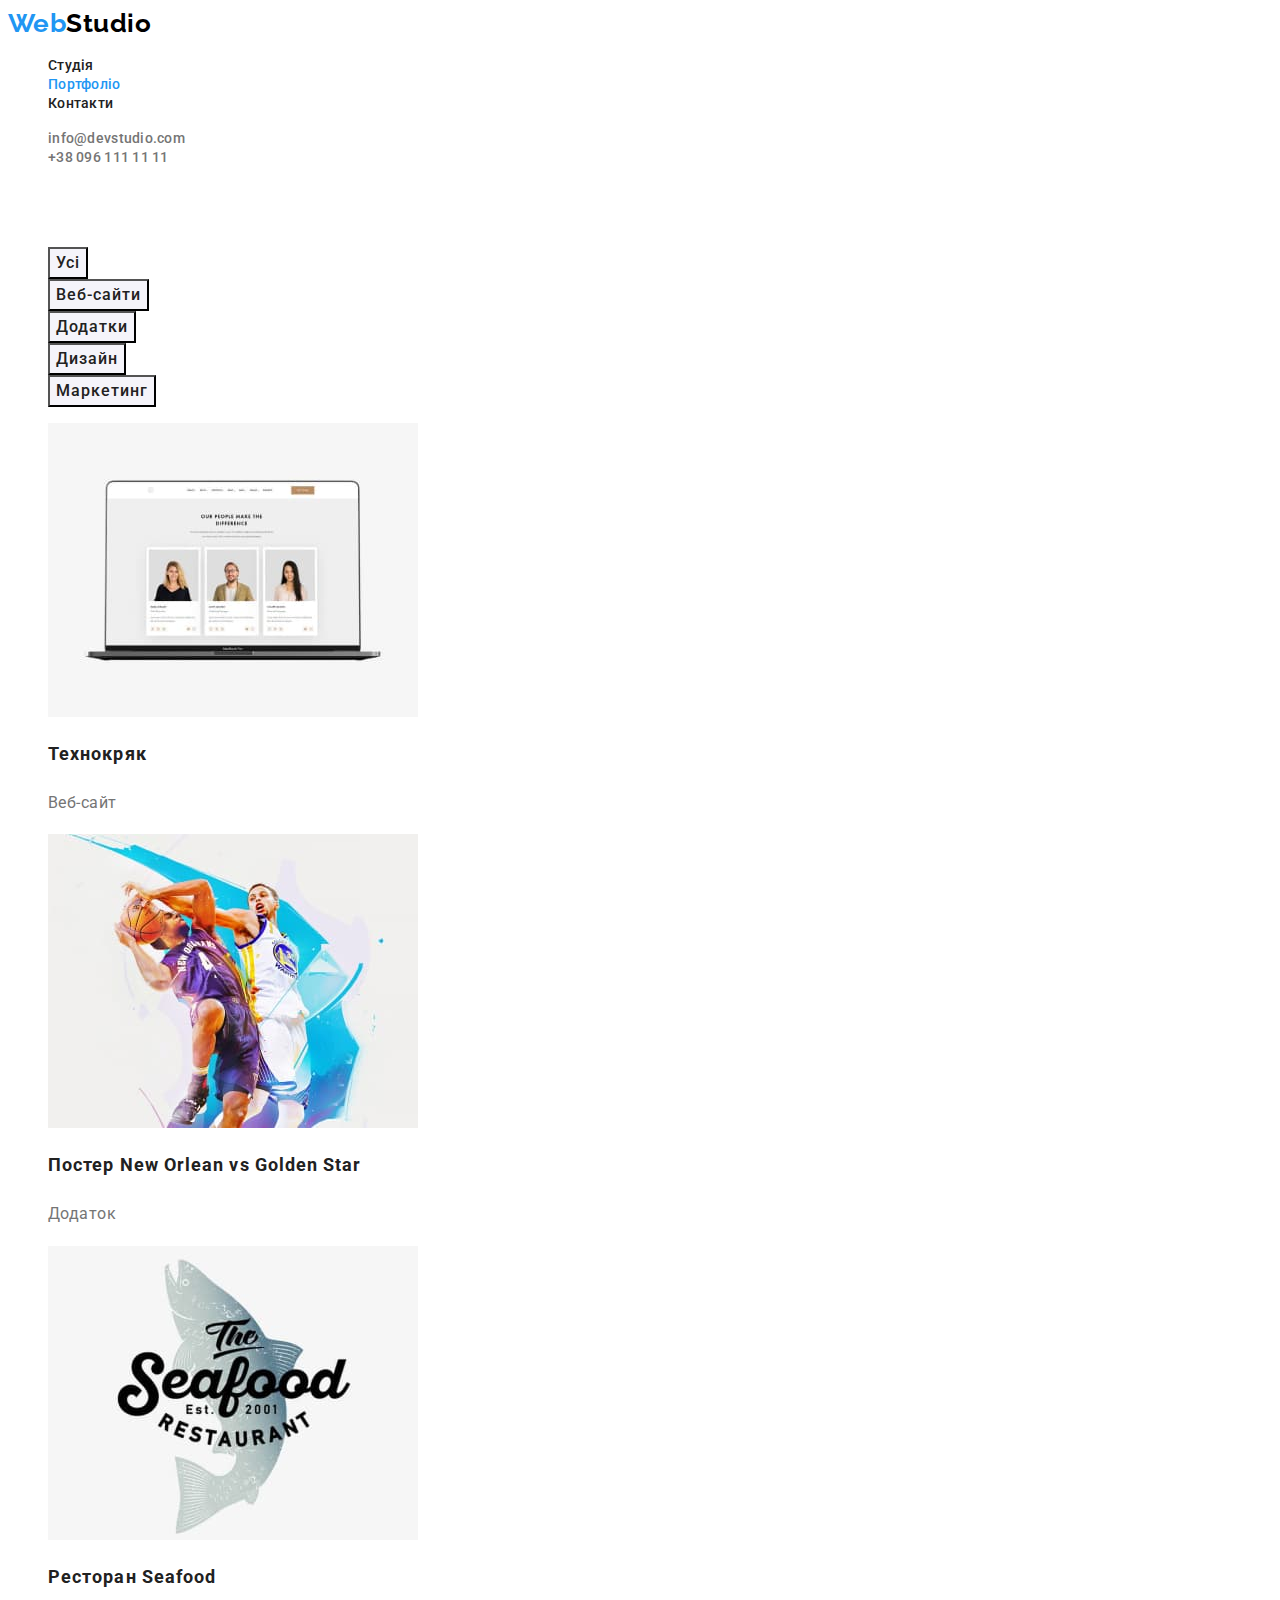
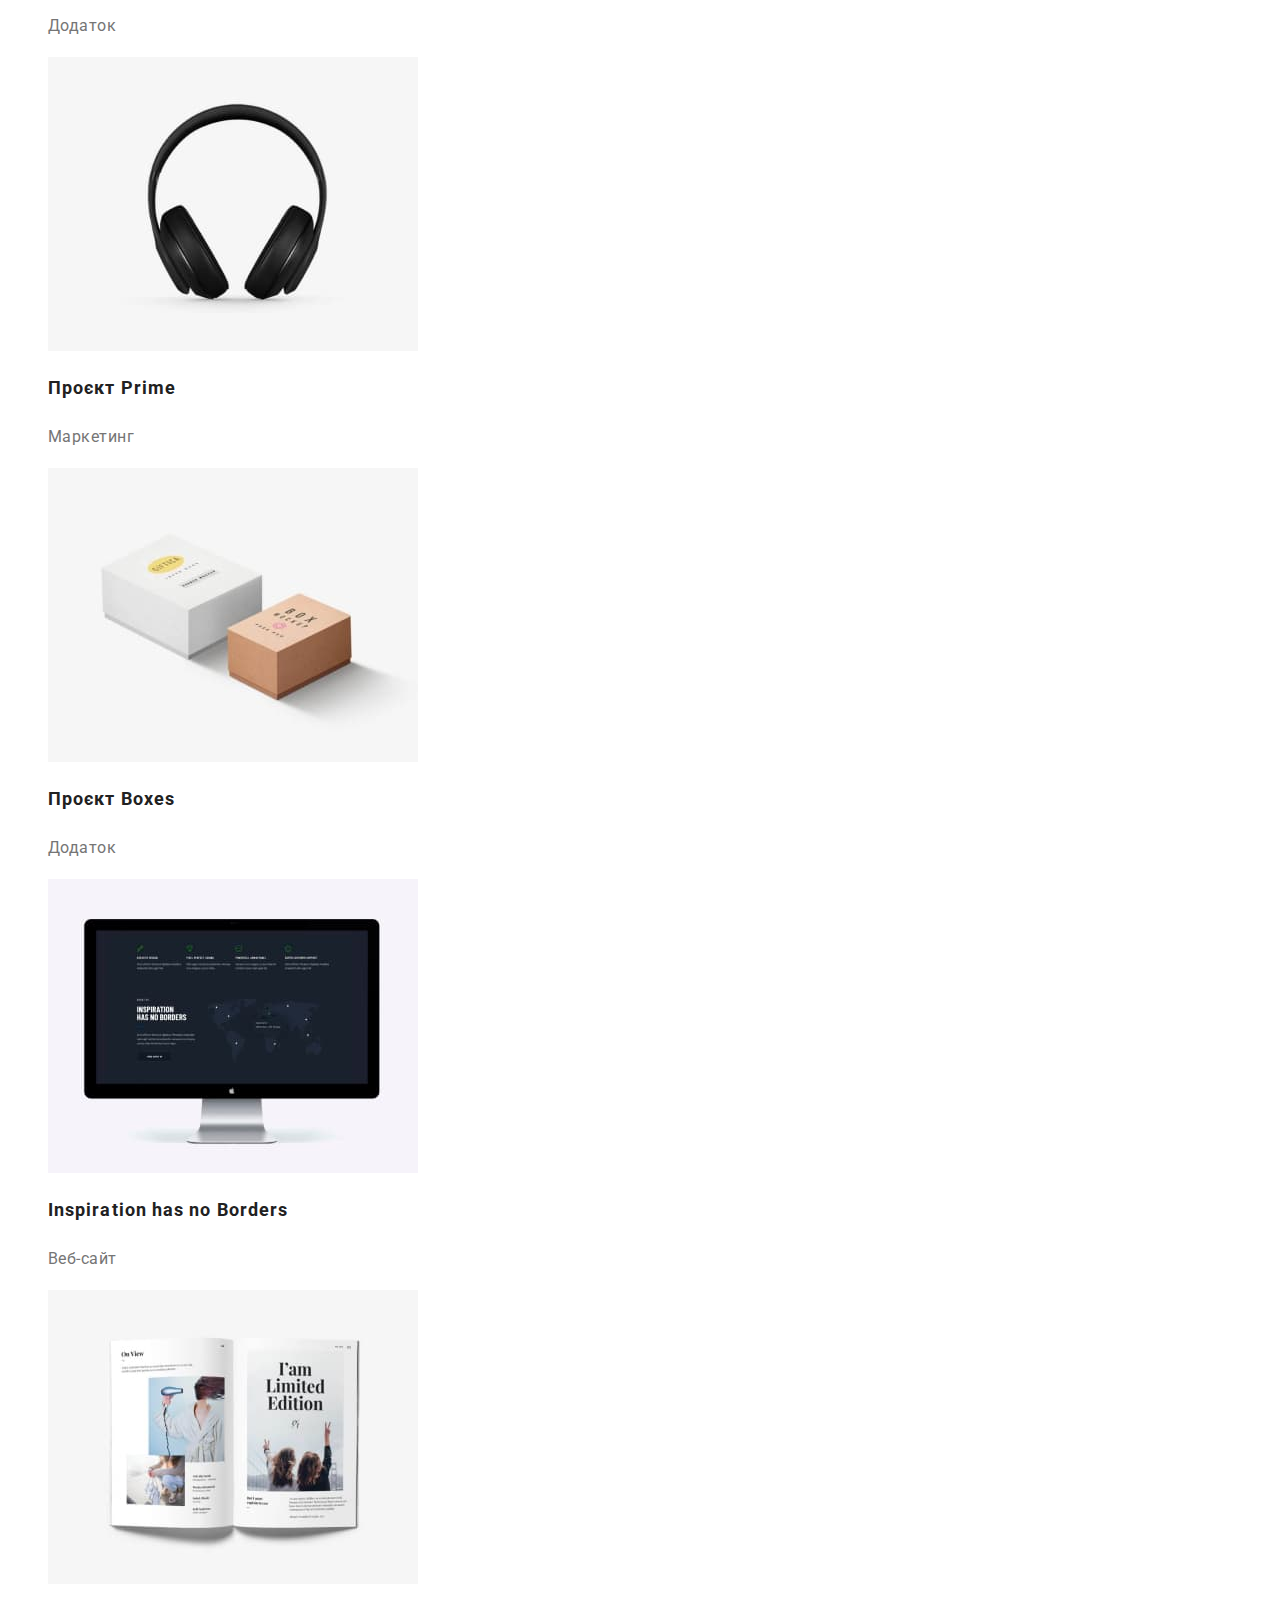
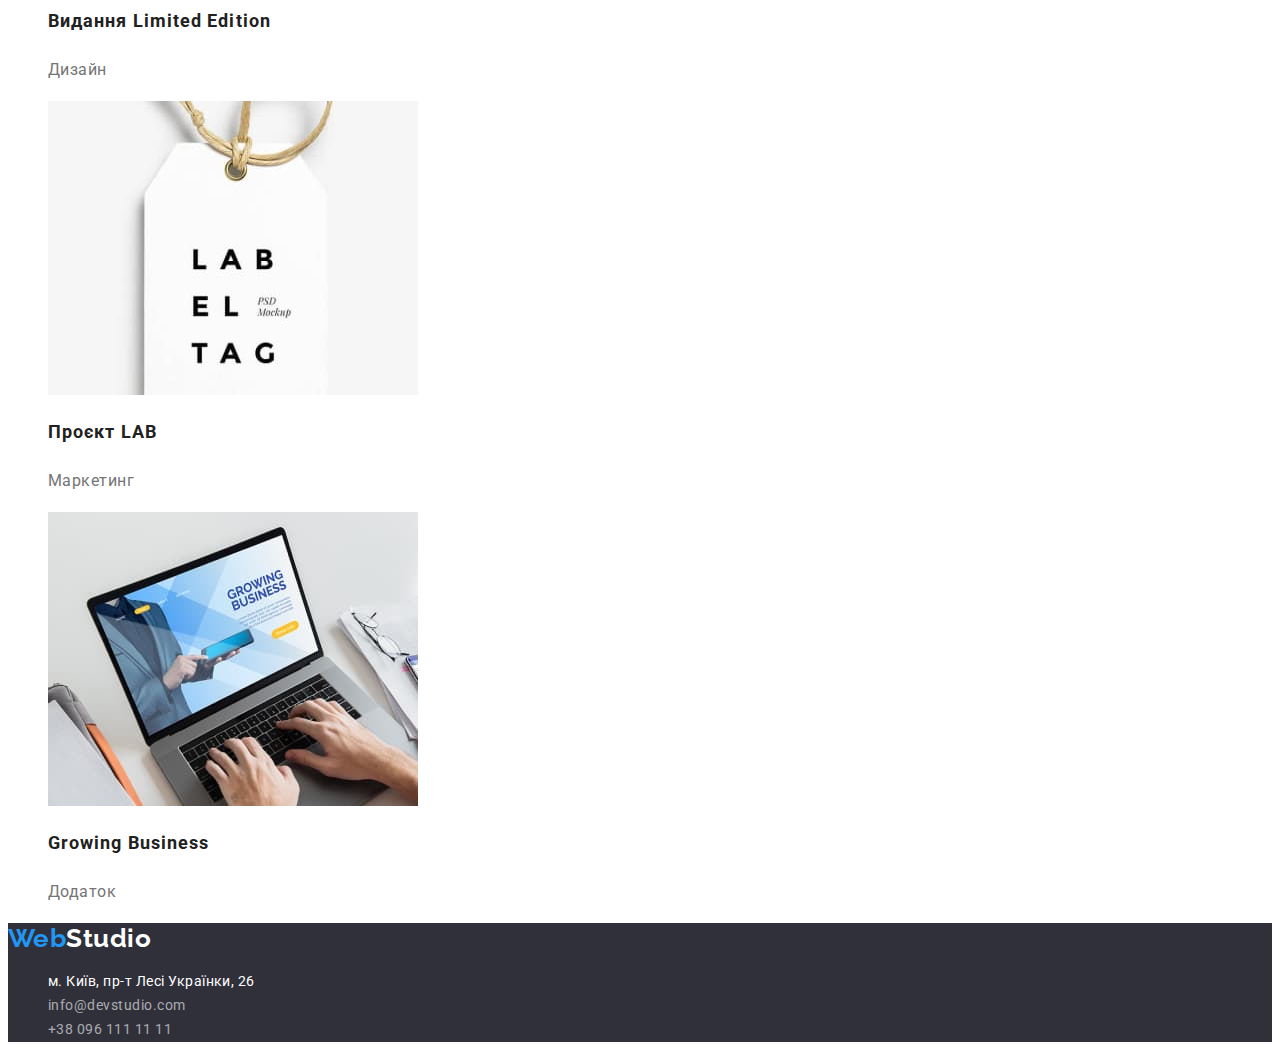
==== portfolio.html @ d4f4cc66 "copied from hw2" ====
<!DOCTYPE html>
<html lang="uk">
  <head>
    <meta charset="UTF-8" />
    <meta http-equiv="X-UA-Compatible" content="IE=edge" />
    <meta name="viewport" content="width=device-width, initial-scale=1.0" />
    <title>Portfolio of Web Studio (Version 2.1a)</title>
    <link rel="preconnect" href="https://fonts.googleapis.com" />
    <link rel="preconnect" href="https://fonts.gstatic.com" crossorigin />
    <link
      href="https://fonts.googleapis.com/css2?family=Raleway:wght@700&family=Roboto:wght@400;500;700;900&display=swap"
      rel="stylesheet"
    />
    <link rel="stylesheet" href="./css/common.css" />
    <link rel="stylesheet" href="./css/portfolio.css" />
  </head>
  <body>
    <header class="header">
      <nav class="site-nav">
        <a href="./index.html" class="logo"> <span>Web</span>Studio</a>
        <ul class="list">
          <li><a href="./index.html" class="link">Студія</a></li>
          <li><a href="./portfolio.html" class="link active">Портфоліо</a></li>
          <li><a href="" class="link">Контакти</a></li>
        </ul>
      </nav>
      <ul class="contacts-nav list">
        <li><a href="mailto:info@devstudio.com" class="link">info@devstudio.com</a></li>
        <li><a href="tel:+380961111111" class="link">+38 096 111 11 11</a></li>
      </ul>
    </header>
    <main>
      <section class="portfolio-section">
        <h1 class="hidden">Portfolio</h1>
        <ul class="list">
          <li><button type="button" class="button">Усі</button></li>
          <li><button type="button" class="button">Веб-сайти</button></li>
          <li><button type="button" class="button">Додатки</button></li>
          <li><button type="button" class="button">Дизайн</button></li>
          <li><button type="button" class="button">Маркетинг</button></li>
        </ul>
        <ul class="list">
          <li>
            <a href="#" class="link">
              <img
                src="./images/our-people.jpg"
                alt="Our team on laptop"
                width="370"
                height="294"
              />
              <h2 class="name">Технокряк</h2></a
            >
            <p class="type">Веб-сайт</p>
          </li>
          <li>
            <a href="#" class="link"
              ><img src="./images/basketball.jpg" alt="Basketball" width="370" height="294" />
              <h2 class="name">Постер New Orlean vs Golden Star</h2></a
            >
            <p class="type">Додаток</p>
          </li>
          <li>
            <a href="#" class="link"
              ><img src="./images/seafood.jpg" alt="Seafood package" width="370" height="294" />
              <h2 class="name">Ресторан Seafood</h2></a
            >
            <p class="type">Додаток</p>
          </li>
          <li>
            <a href="#" class="link"
              ><img src="./images/headphones.jpg" alt="Headphones" width="370" height="294" />
              <h2 class="name">Проєкт Prime</h2></a
            >
            <p class="type">Маркетинг</p>
          </li>
          <li>
            <a href="#" class="link"
              ><img src="./images/box.jpg" alt="Box" width="370" height="294" />
              <h2 class="name">Проєкт Boxes</h2></a
            >
            <p class="type">Додаток</p>
          </li>
          <li>
            <a href="#" class="link"
              ><img src="./images/imac.jpg" alt="iMac" width="370" height="294" />
              <h2 class="name">Inspiration has no Borders</h2></a
            >
            <p class="type">Веб-сайт</p>
          </li>
          <li>
            <a href="#" class="link"
              ><img src="./images/book.jpg" alt="Book" width="370" height="294" />
              <h2 class="name">Видання Limited Edition</h2></a
            >
            <p class="type">Дизайн</p>
          </li>
          <li>
            <a href="#" class="link"
              ><img src="./images/tag.jpg" alt="Tag" width="370" height="294" />
              <h2 class="name">Проєкт LAB</h2></a
            >
            <p class="type">Маркетинг</p>
          </li>
          <li>
            <a href="#" class="link"
              ><img src="./images/macbook.jpg" alt="MacBook" width="370" height="294" />
              <h2 class="name">Growing Business</h2></a
            >
            <p class="type">Додаток</p>
          </li>
        </ul>
      </section>
    </main>
    <footer class="footer">
      <a href="./index.html" class="logo"><span>Web</span>Studio</a>
      <address>
        <ul class="list">
          <li>
            <a
              href="https://goo.gl/maps/coxrx9UjoM9CPaHKA"
              target="_blank"
              rel="noopener noreferrer"
              class="address"
              >м. Київ, пр-т Лесі Українки, 26</a
            >
          </li>
          <li><a href="mailto:info@devstudio.com" class="link">info@devstudio.com</a></li>
          <li><a href="tel:+380961111111" class="link">+38 096 111 11 11</a></li>
        </ul>
      </address>
    </footer>
  </body>
</html>
---- css/common.css ----
:root {
  --primary-text-color: #757575;
  --title-text-color: #212121;
  --accent-color: #2196f3;
  --primary-white-color: #ffffff;
  --dark-background-color: #2f303a;
  --lighter-background-color: #f5f4fa;
}

body {
  background-color: var(--primary-white-color);
  color: var(--primary-text-color);
  font-family: 'Roboto', sans-serif;
  letter-spacing: 0.03em;
  font-size: 16px;
  line-height: 1.19;
}

.logo {
  font-family: 'Raleway', sans-serif;
  font-weight: 700;
  font-size: 26px;
  text-decoration: none;
  color: #000000;
}

.footer .logo {
  color: var(--primary-white-color);
}

.logo span {
  color: var(--accent-color);
}

.link {
  text-decoration: none;
}

.header .link {
  font-size: 14px;
  line-height: 1.14;
  font-weight: 500;
  letter-spacing: 0.02em;
}

.site-nav .link {
  color: var(--title-text-color);
}

.site-nav .link.active {
  color: var(--accent-color);
}

.contacts-nav .link {
  font-size: 14px;
  line-height: 1.14;
  font-weight: 500;
  letter-spacing: 0.02em;

  text-decoration: none;
  color: var(--primary-text-color);
}

.active,
.header .link:hover,
.header .link:focus {
  color: var(--accent-color);
}

.list {
  list-style: none;
}

.button {
  font-family: inherit;
  font-size: 16px;
  letter-spacing: 0.06em;
  text-align: center;
}

.button:hover {
  cursor: pointer;
}

.footer {
  background-color: var(--dark-background-color);
}

.footer .address {
  font-size: 14px;
  line-height: 1.71;
  font-style: normal;
  text-decoration: none;
  color: var(--primary-white-color);
}

.footer .link {
  font-size: 14px;
  line-height: 1.71;
  font-style: normal;
  text-decoration: none;
  color: rgba(255, 255, 255, 0.6);
}

.footer .link:hover,
.footer .link:focus {
  color: var(--accent-color);
}

.hidden {
  color: var(--primary-white-color);
}
---- css/portfolio.css ----
.portfolio-section .button {
  font-weight: 500;
  line-height: 1.63;
  text-align: center;
  color: var(--title-text-color);
  background-color: var(--lighter-background-color);
}

.portfolio-section .button:hover,
.portfolio-section .button:focus {
  color: var(--primary-white-color);
  background-color: var(--accent-color);
}

.portfolio-section .name {
  font-size: 18px;
  line-height: 2;
  letter-spacing: 0.06em;
  color: var(--title-text-color);
}

.portfolio-section .type {
  font-size: 16px;
  line-height: 1.88;
  color: var(--primary-text-color);
}
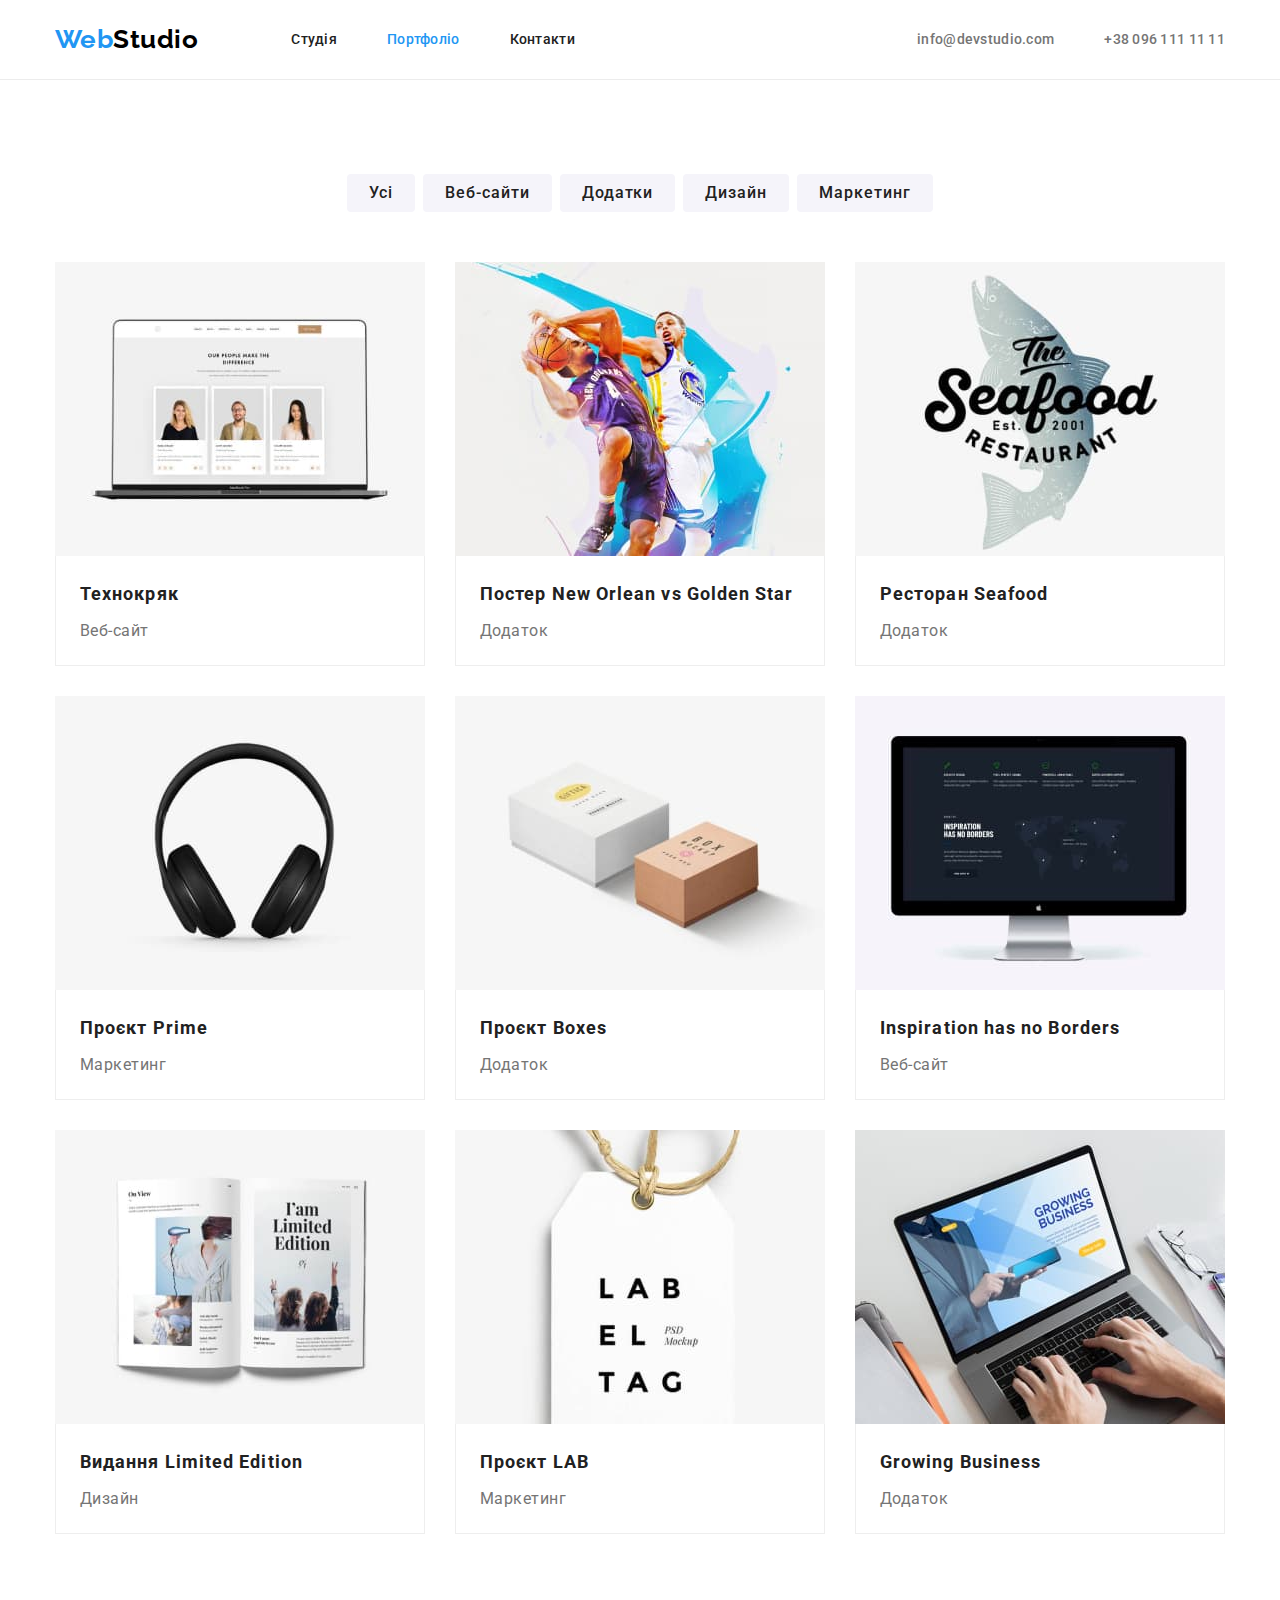
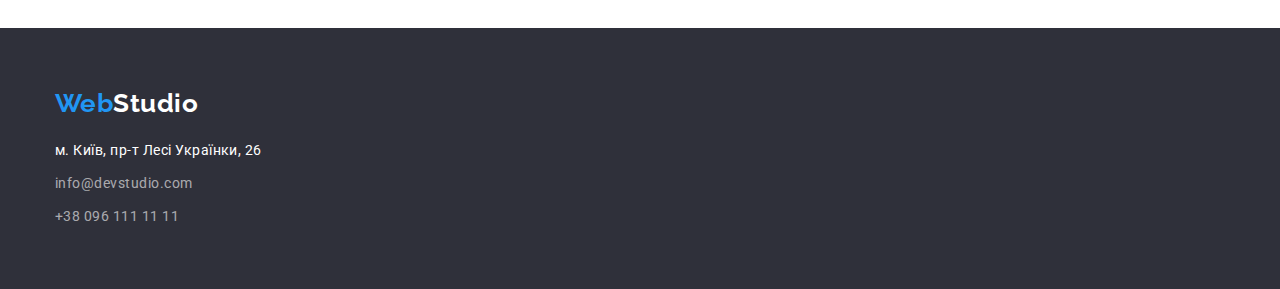
==== commit 1edc55de: "fight with myself!" ====
--- a/portfolio.html
+++ b/portfolio.html
@@ -4,130 +4,191 @@
     <meta charset="UTF-8" />
     <meta http-equiv="X-UA-Compatible" content="IE=edge" />
     <meta name="viewport" content="width=device-width, initial-scale=1.0" />
-    <title>Portfolio of Web Studio (Version 2.1a)</title>
+    <link
+      rel="stylesheet"
+      href="https://cdnjs.cloudflare.com/ajax/libs/modern-normalize/1.1.0/modern-normalize.min.css"
+      integrity="sha512-wpPYUAdjBVSE4KJnH1VR1HeZfpl1ub8YT/NKx4PuQ5NmX2tKuGu6U/JRp5y+Y8XG2tV+wKQpNHVUX03MfMFn9Q=="
+      crossorigin="anonymous"
+      referrerpolicy="no-referrer"
+    />
+    <link rel="stylesheet" href="./css/common.css" />
+    <link rel="stylesheet" href="./css/portfolio.css" />
     <link rel="preconnect" href="https://fonts.googleapis.com" />
     <link rel="preconnect" href="https://fonts.gstatic.com" crossorigin />
     <link
       href="https://fonts.googleapis.com/css2?family=Raleway:wght@700&family=Roboto:wght@400;500;700;900&display=swap"
       rel="stylesheet"
     />
-    <link rel="stylesheet" href="./css/common.css" />
-    <link rel="stylesheet" href="./css/portfolio.css" />
+    <title>Web Studio - Портфоліо</title>
   </head>
   <body>
     <header class="header">
-      <nav class="site-nav">
-        <a href="./index.html" class="logo"> <span>Web</span>Studio</a>
-        <ul class="list">
-          <li><a href="./index.html" class="link">Студія</a></li>
-          <li><a href="./portfolio.html" class="link active">Портфоліо</a></li>
-          <li><a href="" class="link">Контакти</a></li>
+      <div class="container">
+        <nav class="site-nav">
+          <a href="./index.html" class="logo"> <span>Web</span>Studio</a>
+          <ul class="list">
+            <li class="item"><a href="./index.html" class="link">Студія</a></li>
+            <li class="item"><a href="./portfolio.html" class="link active">Портфоліо</a></li>
+            <li class="item"><a href="" class="link">Контакти</a></li>
+          </ul>
+        </nav>
+        <ul class="contacts-nav list">
+          <li class="item">
+            <a href="mailto:info@devstudio.com" class="link">info@devstudio.com</a>
+          </li>
+          <li class="item"><a href="tel:+380961111111" class="link">+38 096 111 11 11</a></li>
         </ul>
-      </nav>
-      <ul class="contacts-nav list">
-        <li><a href="mailto:info@devstudio.com" class="link">info@devstudio.com</a></li>
-        <li><a href="tel:+380961111111" class="link">+38 096 111 11 11</a></li>
-      </ul>
+      </div>
     </header>
     <main>
-      <section class="portfolio-section">
-        <h1 class="hidden">Portfolio</h1>
-        <ul class="list">
-          <li><button type="button" class="button">Усі</button></li>
-          <li><button type="button" class="button">Веб-сайти</button></li>
-          <li><button type="button" class="button">Додатки</button></li>
-          <li><button type="button" class="button">Дизайн</button></li>
-          <li><button type="button" class="button">Маркетинг</button></li>
-        </ul>
-        <ul class="list">
-          <li>
-            <a href="#" class="link">
-              <img
-                src="./images/our-people.jpg"
-                alt="Our team on laptop"
-                width="370"
-                height="294"
-              />
-              <h2 class="name">Технокряк</h2></a
-            >
-            <p class="type">Веб-сайт</p>
-          </li>
-          <li>
-            <a href="#" class="link"
-              ><img src="./images/basketball.jpg" alt="Basketball" width="370" height="294" />
-              <h2 class="name">Постер New Orlean vs Golden Star</h2></a
-            >
-            <p class="type">Додаток</p>
-          </li>
-          <li>
-            <a href="#" class="link"
-              ><img src="./images/seafood.jpg" alt="Seafood package" width="370" height="294" />
-              <h2 class="name">Ресторан Seafood</h2></a
-            >
-            <p class="type">Додаток</p>
-          </li>
-          <li>
-            <a href="#" class="link"
-              ><img src="./images/headphones.jpg" alt="Headphones" width="370" height="294" />
-              <h2 class="name">Проєкт Prime</h2></a
-            >
-            <p class="type">Маркетинг</p>
-          </li>
-          <li>
-            <a href="#" class="link"
-              ><img src="./images/box.jpg" alt="Box" width="370" height="294" />
-              <h2 class="name">Проєкт Boxes</h2></a
-            >
-            <p class="type">Додаток</p>
-          </li>
-          <li>
-            <a href="#" class="link"
-              ><img src="./images/imac.jpg" alt="iMac" width="370" height="294" />
-              <h2 class="name">Inspiration has no Borders</h2></a
-            >
-            <p class="type">Веб-сайт</p>
-          </li>
-          <li>
-            <a href="#" class="link"
-              ><img src="./images/book.jpg" alt="Book" width="370" height="294" />
-              <h2 class="name">Видання Limited Edition</h2></a
-            >
-            <p class="type">Дизайн</p>
-          </li>
-          <li>
-            <a href="#" class="link"
-              ><img src="./images/tag.jpg" alt="Tag" width="370" height="294" />
-              <h2 class="name">Проєкт LAB</h2></a
-            >
-            <p class="type">Маркетинг</p>
-          </li>
-          <li>
-            <a href="#" class="link"
-              ><img src="./images/macbook.jpg" alt="MacBook" width="370" height="294" />
-              <h2 class="name">Growing Business</h2></a
-            >
-            <p class="type">Додаток</p>
-          </li>
-        </ul>
+      <section class="portfolio section">
+        <div class="container">
+          <h1 class="hidden">Portfolio</h1>
+          <ul class="filter list">
+            <li class="item"><button type="button" class="button">Усі</button></li>
+            <li class="item"><button type="button" class="button">Веб-сайти</button></li>
+            <li class="item"><button type="button" class="button">Додатки</button></li>
+            <li class="item"><button type="button" class="button">Дизайн</button></li>
+            <li class="item"><button type="button" class="button">Маркетинг</button></li>
+          </ul>
+          <ul class="projects list">
+            <li class="item">
+              <a class="link" href="#">
+                <img
+                  class="image"
+                  src="./images/our-people.jpg"
+                  alt="Our team on laptop"
+                  width="370"
+                />
+                <div class="details">
+                  <h2 class="name">Технокряк</h2>
+                  <p class="type">Веб-сайт</p>
+                </div>
+              </a>
+            </li>
+            <li class="item">
+              <a href="#" class="link"
+                ><img
+                  class="image"
+                  src="./images/basketball.jpg"
+                  alt="Basketball"
+                  width="370"
+                  height="294"
+                />
+                <div class="details">
+                  <h2 class="name">Постер New Orlean vs Golden Star</h2>
+                  <p class="type">Додаток</p>
+                </div>
+              </a>
+            </li>
+            <li class="item">
+              <a href="#" class="link"
+                ><img
+                  class="image"
+                  src="./images/seafood.jpg"
+                  alt="Seafood package"
+                  width="370"
+                  height="294"
+                />
+                <div class="details">
+                  <h2 class="name">Ресторан Seafood</h2>
+                  <p class="type">Додаток</p>
+                </div>
+              </a>
+            </li>
+            <li class="item">
+              <a href="#" class="link"
+                ><img
+                  class="image"
+                  src="./images/headphones.jpg"
+                  alt="Headphones"
+                  width="370"
+                  height="294"
+                />
+                <div class="details">
+                  <h2 class="name">Проєкт Prime</h2>
+                  <p class="type">Маркетинг</p>
+                </div>
+              </a>
+            </li>
+            <li class="item">
+              <a href="#" class="link"
+                ><img class="image" src="./images/box.jpg" alt="Box" width="370" height="294" />
+                <div class="details">
+                  <h2 class="name">Проєкт Boxes</h2>
+                  <p class="type">Додаток</p>
+                </div>
+              </a>
+            </li>
+            <li class="item">
+              <a href="#" class="link"
+                ><img class="image" src="./images/imac.jpg" alt="iMac" width="370" height="294" />
+                <div class="details">
+                  <h2 class="name">Inspiration has no Borders</h2>
+                  <p class="type">Веб-сайт</p>
+                </div>
+              </a>
+            </li>
+            <li class="item">
+              <a href="#" class="link"
+                ><img class="image" src="./images/book.jpg" alt="Book" width="370" height="294" />
+                <div class="details">
+                  <h2 class="name">Видання Limited Edition</h2>
+                  <p class="type">Дизайн</p>
+                </div>
+              </a>
+            </li>
+            <li class="item">
+              <a href="#" class="link"
+                ><img class="image" src="./images/tag.jpg" alt="Tag" width="370" height="294" />
+                <div class="details">
+                  <h2 class="name">Проєкт LAB</h2>
+                  <p class="type">Маркетинг</p>
+                </div>
+              </a>
+            </li>
+            <li class="item">
+              <a href="#" class="link"
+                ><img
+                  class="image"
+                  src="./images/macbook.jpg"
+                  alt="MacBook"
+                  width="370"
+                  height="294"
+                />
+                <div class="details">
+                  <h2 class="name">Growing Business</h2>
+                  <p class="type">Додаток</p>
+                </div>
+              </a>
+            </li>
+          </ul>
+        </div>
       </section>
     </main>
     <footer class="footer">
-      <a href="./index.html" class="logo"><span>Web</span>Studio</a>
-      <address>
-        <ul class="list">
-          <li>
-            <a
-              href="https://goo.gl/maps/coxrx9UjoM9CPaHKA"
-              target="_blank"
-              rel="noopener noreferrer"
-              class="address"
-              >м. Київ, пр-т Лесі Українки, 26</a
-            >
-          </li>
-          <li><a href="mailto:info@devstudio.com" class="link">info@devstudio.com</a></li>
-          <li><a href="tel:+380961111111" class="link">+38 096 111 11 11</a></li>
-        </ul>
-      </address>
+      <div class="container">
+        <a href="./index.html" class="logo"><span>Web</span>Studio</a>
+        <address>
+          <ul class="list">
+            <li class="item">
+              <a
+                href="https://goo.gl/maps/coxrx9UjoM9CPaHKA"
+                target="_blank"
+                rel="noopener noreferrer"
+                class="address"
+                >м. Київ, пр-т Лесі Українки, 26</a
+              >
+            </li>
+            <li class="item">
+              <a href="mailto:info@devstudio.com" class="link">info@devstudio.com</a>
+            </li>
+            <li class="item">
+              <a href="tel:+380961111111" class="link">+38 096 111 11 11</a>
+            </li>
+          </ul>
+        </address>
+      </div>
     </footer>
   </body>
 </html>
--- a/css/common.css
+++ b/css/common.css
@@ -1,3 +1,28 @@
+html {
+  box-sizing: border-box;
+}
+
+*,
+*::before,
+*::after {
+  box-sizing: inherit;
+}
+
+ul[class] {
+  padding: 0;
+}
+
+body,
+h1,
+h2,
+h3,
+h4,
+p,
+ul[class],
+li {
+  margin: 0;
+}
+
 :root {
   --primary-text-color: #757575;
   --title-text-color: #212121;
@@ -5,6 +30,7 @@
   --primary-white-color: #ffffff;
   --dark-background-color: #2f303a;
   --lighter-background-color: #f5f4fa;
+  --line-color: #ececec;
 }
 
 body {
@@ -16,12 +42,24 @@
   line-height: 1.19;
 }
 
+.header {
+  border-bottom: 1px solid var(--line-color);
+}
+
+.container {
+  width: 1200px;
+  padding-left: 15px;
+  padding-right: 15px;
+  margin: 0 auto;
+}
+
 .logo {
   font-family: 'Raleway', sans-serif;
   font-weight: 700;
   font-size: 26px;
   text-decoration: none;
   color: #000000;
+  margin-right: 93px;
 }
 
 .footer .logo {
@@ -37,10 +75,13 @@
 }
 
 .header .link {
+  display: block;
   font-size: 14px;
   line-height: 1.14;
   font-weight: 500;
   letter-spacing: 0.02em;
+  padding-top: 32px;
+  padding-bottom: 31px;
 }
 
 .site-nav .link {
@@ -49,6 +90,17 @@
 
 .site-nav .link.active {
   color: var(--accent-color);
+}
+
+.site-nav .item:not(:last-child) {
+  margin-right: 50px;
+}
+
+.site-nav .list,
+.site-nav,
+.header .container {
+  display: flex;
+  align-items: center;
 }
 
 .contacts-nav .link {
@@ -56,9 +108,17 @@
   line-height: 1.14;
   font-weight: 500;
   letter-spacing: 0.02em;
-
   text-decoration: none;
   color: var(--primary-text-color);
+}
+
+.header .item:not(:last-child) {
+  margin-right: 50px;
+}
+
+.header .contacts-nav {
+  margin-left: auto;
+  display: flex;
 }
 
 .active,
@@ -76,6 +136,8 @@
   font-size: 16px;
   letter-spacing: 0.06em;
   text-align: center;
+  border: none;
+  border-radius: 4px;
 }
 
 .button:hover {
@@ -84,6 +146,8 @@
 
 .footer {
   background-color: var(--dark-background-color);
+  padding-top: 60px;
+  padding-bottom: 60px;
 }
 
 .footer .address {
@@ -95,6 +159,7 @@
 }
 
 .footer .link {
+  display: inline-block;
   font-size: 14px;
   line-height: 1.71;
   font-style: normal;
@@ -108,5 +173,39 @@
 }
 
 .hidden {
-  color: var(--primary-white-color);
-}
+  position: absolute;
+  white-space: nowrap;
+  width: 1px;
+  height: 1px;
+  overflow: hidden;
+  border: 0;
+  padding: 0;
+  clip: rect(0 0 0 0);
+  clip-path: inset(50%);
+  margin: -1px;
+}
+
+.section {
+  padding-top: 94px;
+  padding-bottom: 94px;
+}
+
+.no-top-padding {
+  padding-top: 0;
+}
+
+.footer .logo {
+  display: block;
+  margin-bottom: 20px;
+}
+
+.footer .item:not(:last-child) {
+  display: block;
+  margin-bottom: 9px;
+}
+
+.image {
+  display: inline-block;
+  max-width: 100%;
+  height: auto;
+}
--- a/css/portfolio.css
+++ b/css/portfolio.css
@@ -1,26 +1,69 @@
-.portfolio-section .button {
+.portfolio .button {
   font-weight: 500;
   line-height: 1.63;
   text-align: center;
   color: var(--title-text-color);
   background-color: var(--lighter-background-color);
+  padding: 6px 22px;
 }
 
-.portfolio-section .button:hover,
-.portfolio-section .button:focus {
+.filter .item:not(:last-child) {
+  margin-right: 8px;
+}
+
+.filter.list {
+  display: flex;
+  justify-content: center;
+  margin-bottom: 50px;
+}
+
+.portfolio .button:hover,
+.portfolio .button:focus {
   color: var(--primary-white-color);
   background-color: var(--accent-color);
+  box-shadow: 0px 3px 1px rgba(0, 0, 0, 0.1), 0px 1px 2px rgba(0, 0, 0, 0.08),
+    0px 2px 2px rgba(0, 0, 0, 0.12);
 }
 
-.portfolio-section .name {
+.portfolio .name {
   font-size: 18px;
   line-height: 2;
   letter-spacing: 0.06em;
   color: var(--title-text-color);
+  margin-bottom: 4px;
 }
 
-.portfolio-section .type {
+.portfolio .link {
+  display: flex;
+  flex-direction: column;
+  justify-content: flex-start;
+}
+
+.portfolio .type {
   font-size: 16px;
   line-height: 1.88;
   color: var(--primary-text-color);
 }
+
+.projects {
+  display: flex;
+  flex-wrap: wrap;
+}
+
+.projects .item {
+  width: calc((100% - 2 * 30px) / 3);
+}
+
+.projects .item:nth-child(-n + 6) {
+  margin-bottom: 30px;
+}
+
+.projects .item:not(:nth-child(3n)) {
+  margin-right: 30px;
+}
+
+.projects .details {
+  border: 1px solid #eeeeee;
+  border-top: none;
+  padding: 20px 24px 19px;
+}
